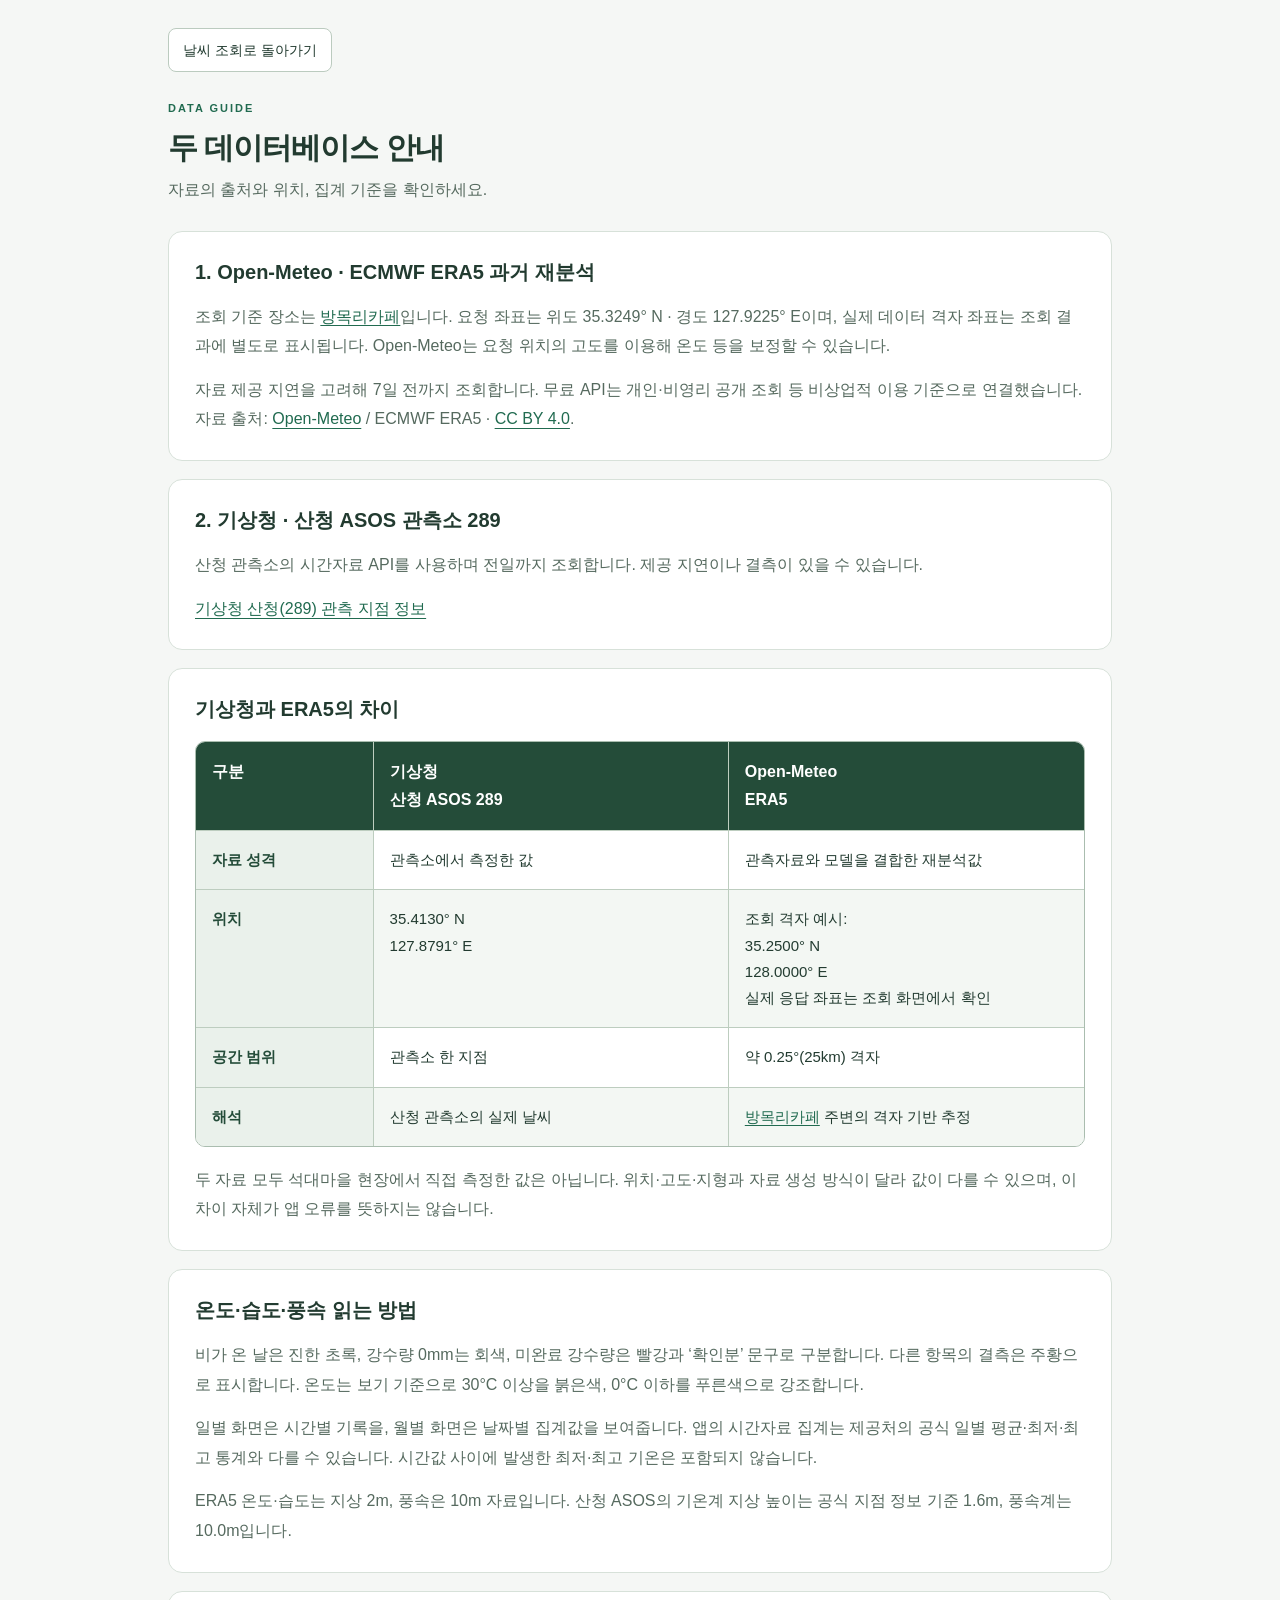
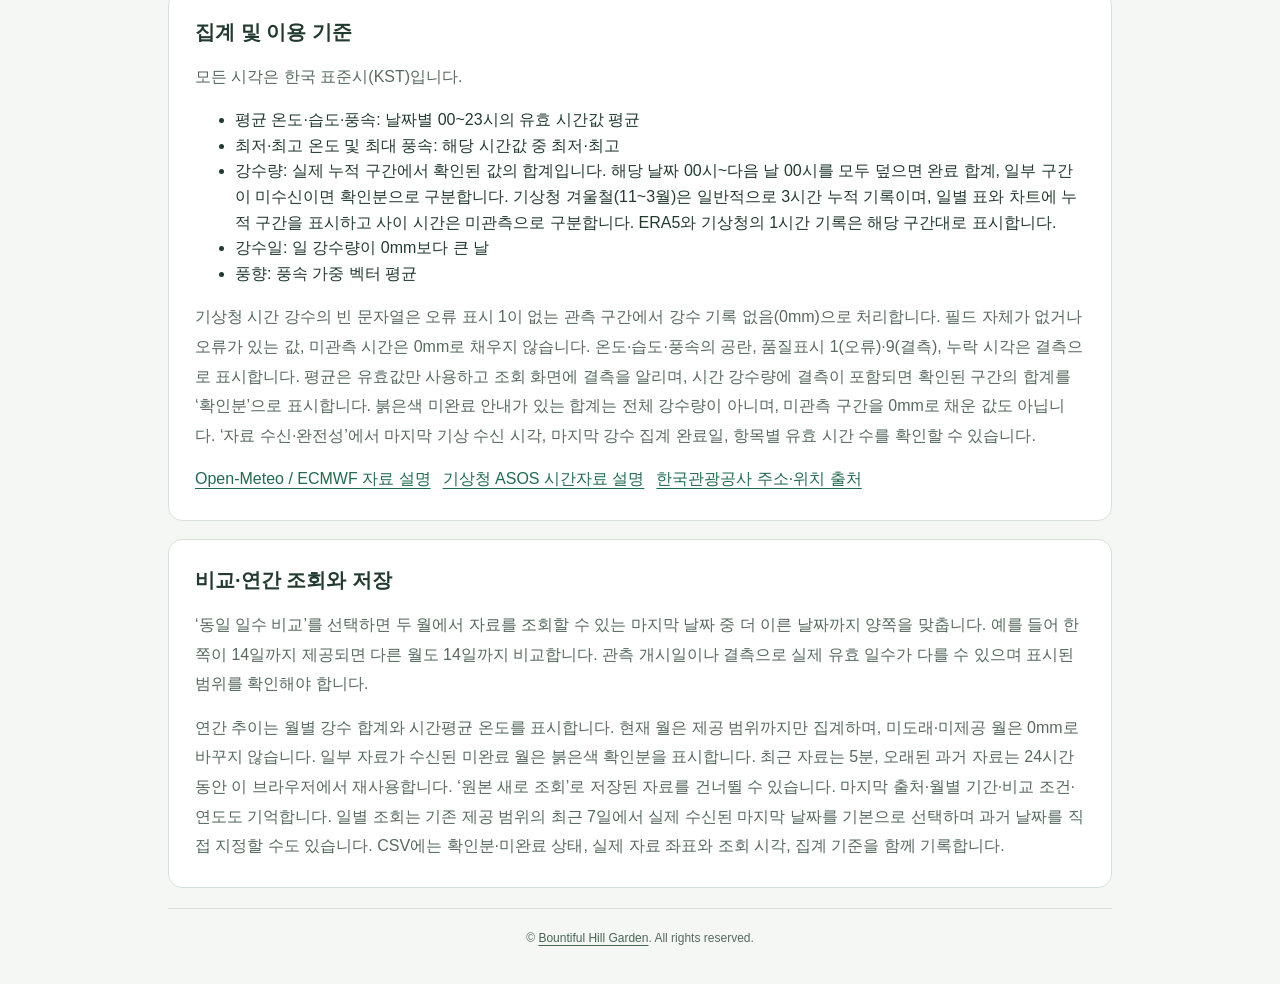
==== data-guide.html @ 500d461e "Default to latest received day and label partial rain totals" ====
<!doctype html><html lang="ko"><head><meta charset="utf-8"><meta name="viewport" content="width=device-width,initial-scale=1"><title>두 데이터베이스 안내 · 석대마을 날씨 기록</title><meta name="description" content="산청군 단성면 방목리의 과거 날씨를 일별·월별로 조회하세요."><link rel="stylesheet" href="./design.css?v=20261019-rain-partial"><link rel="icon" href="./favicon.ico?v=20261015-stone" sizes="any"><link rel="icon" type="image/svg+xml" href="./favicon.svg?v=20261015-stone"><link rel="apple-touch-icon" sizes="180x180" href="./apple-touch-icon.png?v=20261015-stone"></head><body><main class="shell guide-shell"><a class="outline" href="./index.html">날씨 조회로 돌아가기</a><header class="guide-header"><div class="eyebrow">DATA GUIDE</div><h1>두 데이터베이스 안내</h1><p>자료의 출처와 위치, 집계 기준을 확인하세요.</p></header>
<section class="guide-section"><h2>1. Open-Meteo · ECMWF ERA5 과거 재분석</h2><p>조회 기준 장소는 <a class="place-link" href="https://map.kakao.com/link/map/%EB%B0%A9%EB%AA%A9%EB%A6%AC%EC%B9%B4%ED%8E%98,35.3249,127.9225" target="_blank" rel="noopener noreferrer" aria-label="방목리카페 지도 보기 (새 창)">방목리카페</a>입니다. 요청 좌표는 위도 35.3249° N · 경도 127.9225° E이며, 실제 데이터 격자 좌표는 조회 결과에 별도로 표시됩니다. Open-Meteo는 요청 위치의 고도를 이용해 온도 등을 보정할 수 있습니다.</p><p>자료 제공 지연을 고려해 7일 전까지 조회합니다. 무료 API는 개인·비영리 공개 조회 등 비상업적 이용 기준으로 연결했습니다. 자료 출처: <a href="https://open-meteo.com/" target="_blank" rel="noopener">Open-Meteo</a> / ECMWF ERA5 · <a href="https://creativecommons.org/licenses/by/4.0/" target="_blank" rel="noopener">CC BY 4.0</a>.</p></section>
<section class="guide-section"><h2>2. 기상청 · 산청 ASOS 관측소 289</h2><p>산청 관측소의 시간자료 API를 사용하며 전일까지 조회합니다. 제공 지연이나 결측이 있을 수 있습니다.</p><p><a href="https://minwon.kma.go.kr/main/obvStn.do?searchFlag=DB001001&amp;searchStn=%EC%82%B0%EC%B2%AD" target="_blank" rel="noopener">기상청 산청(289) 관측 지점 정보</a></p></section>
<section class="guide-section"><h2>기상청과 ERA5의 차이</h2><div class="db-comparison"><table><caption class="sr-only">기상청 산청 관측자료와 ERA5 재분석자료 비교</caption><thead><tr><th scope="col">구분</th><th scope="col">기상청<br>산청 ASOS 289</th><th scope="col">Open-Meteo<br>ERA5</th></tr></thead><tbody><tr><th scope="row">자료 성격</th><td>관측소에서 측정한 값</td><td>관측자료와 모델을 결합한 재분석값</td></tr><tr><th scope="row">위치</th><td>35.4130° N<br>127.8791° E</td><td>조회 격자 예시:<br>35.2500° N<br>128.0000° E<br>실제 응답 좌표는 조회 화면에서 확인</td></tr><tr><th scope="row">공간 범위</th><td>관측소 한 지점</td><td>약 0.25°(25km) 격자</td></tr><tr><th scope="row">해석</th><td>산청 관측소의 실제 날씨</td><td><a class="place-link" href="https://map.kakao.com/link/map/%EB%B0%A9%EB%AA%A9%EB%A6%AC%EC%B9%B4%ED%8E%98,35.3249,127.9225" target="_blank" rel="noopener noreferrer" aria-label="방목리카페 지도 보기 (새 창)">방목리카페</a> 주변의 격자 기반 추정</td></tr></tbody></table></div><p>두 자료 모두 석대마을 현장에서 직접 측정한 값은 아닙니다. 위치·고도·지형과 자료 생성 방식이 달라 값이 다를 수 있으며, 이 차이 자체가 앱 오류를 뜻하지는 않습니다.</p></section>
<section class="guide-section"><h2>온도·습도·풍속 읽는 방법</h2><p>비가 온 날은 진한 초록, 강수량 0mm는 회색, 미완료 강수량은 빨강과 ‘확인분’ 문구로 구분합니다. 다른 항목의 결측은 주황으로 표시합니다. 온도는 보기 기준으로 30°C 이상을 붉은색, 0°C 이하를 푸른색으로 강조합니다.</p><p>일별 화면은 시간별 기록을, 월별 화면은 날짜별 집계값을 보여줍니다. 앱의 시간자료 집계는 제공처의 공식 일별 평균·최저·최고 통계와 다를 수 있습니다. 시간값 사이에 발생한 최저·최고 기온은 포함되지 않습니다.</p><p>ERA5 온도·습도는 지상 2m, 풍속은 10m 자료입니다. 산청 ASOS의 기온계 지상 높이는 공식 지점 정보 기준 1.6m, 풍속계는 10.0m입니다.</p></section>
<section class="guide-section"><h2>집계 및 이용 기준</h2><p>모든 시각은 한국 표준시(KST)입니다.</p><ul><li>평균 온도·습도·풍속: 날짜별 00~23시의 유효 시간값 평균</li><li>최저·최고 온도 및 최대 풍속: 해당 시간값 중 최저·최고</li><li>강수량: 실제 누적 구간에서 확인된 값의 합계입니다. 해당 날짜 00시~다음 날 00시를 모두 덮으면 완료 합계, 일부 구간이 미수신이면 확인분으로 구분합니다. 기상청 겨울철(11~3월)은 일반적으로 3시간 누적 기록이며, 일별 표와 차트에 누적 구간을 표시하고 사이 시간은 미관측으로 구분합니다. ERA5와 기상청의 1시간 기록은 해당 구간대로 표시합니다.</li><li>강수일: 일 강수량이 0mm보다 큰 날</li><li>풍향: 풍속 가중 벡터 평균</li></ul><p>기상청 시간 강수의 빈 문자열은 오류 표시 1이 없는 관측 구간에서 강수 기록 없음(0mm)으로 처리합니다. 필드 자체가 없거나 오류가 있는 값, 미관측 시간은 0mm로 채우지 않습니다. 온도·습도·풍속의 공란, 품질표시 1(오류)·9(결측), 누락 시각은 결측으로 표시합니다. 평균은 유효값만 사용하고 조회 화면에 결측을 알리며, 시간 강수량에 결측이 포함되면 확인된 구간의 합계를 ‘확인분’으로 표시합니다. 붉은색 미완료 안내가 있는 합계는 전체 강수량이 아니며, 미관측 구간을 0mm로 채운 값도 아닙니다. ‘자료 수신·완전성’에서 마지막 기상 수신 시각, 마지막 강수 집계 완료일, 항목별 유효 시간 수를 확인할 수 있습니다.</p><p class="reference"><a href="https://open-meteo.com/en/docs/historical-weather-api" target="_blank" rel="noopener">Open-Meteo / ECMWF 자료 설명</a><a href="https://www.data.go.kr/data/15057210/openapi.do" target="_blank" rel="noopener">기상청 ASOS 시간자료 설명</a><a href="https://korean.visitkorea.or.kr/detail/ms_detail.do?cotid=a7427859-0ffd-41d9-b59a-51870dbc0fd1" target="_blank" rel="noopener">한국관광공사 주소·위치 출처</a></p></section><section class="guide-section"><h2>비교·연간 조회와 저장</h2><p>‘동일 일수 비교’를 선택하면 두 월에서 자료를 조회할 수 있는 마지막 날짜 중 더 이른 날짜까지 양쪽을 맞춥니다. 예를 들어 한쪽이 14일까지 제공되면 다른 월도 14일까지 비교합니다. 관측 개시일이나 결측으로 실제 유효 일수가 다를 수 있으며 표시된 범위를 확인해야 합니다.</p><p>연간 추이는 월별 강수 합계와 시간평균 온도를 표시합니다. 현재 월은 제공 범위까지만 집계하며, 미도래·미제공 월은 0mm로 바꾸지 않습니다. 일부 자료가 수신된 미완료 월은 붉은색 확인분을 표시합니다. 최근 자료는 5분, 오래된 과거 자료는 24시간 동안 이 브라우저에서 재사용합니다. ‘원본 새로 조회’로 저장된 자료를 건너뛸 수 있습니다. 마지막 출처·월별 기간·비교 조건·연도도 기억합니다. 일별 조회는 기존 제공 범위의 최근 7일에서 실제 수신된 마지막 날짜를 기본으로 선택하며 과거 날짜를 직접 지정할 수도 있습니다. CSV에는 확인분·미완료 상태, 실제 자료 좌표와 조회 시각, 집계 기준을 함께 기록합니다.</p></section><div class="copyright">© <a href="mailto:voidid@naver.com">Bountiful Hill Garden</a>. All rights reserved.</div></main></body></html>
---- design.css ----
:root{--green:#216b50;--ink:#223b30;--muted:#566a5f;--line:#d7e1d9;--soft:#f0f5f0}*{box-sizing:border-box}body{margin:0;background:#f5f7f5;color:var(--ink);font-family:Arial,'Apple SD Gothic Neo','Malgun Gothic',sans-serif;font-size:16px;line-height:1.6}button,input,select{font:inherit}button{cursor:pointer}button:disabled{cursor:default;opacity:.5}a{color:var(--green);text-underline-offset:4px}button:focus-visible,a:focus-visible,input:focus-visible,select:focus-visible,summary:focus-visible{outline:3px solid #77b798;outline-offset:3px}.layout{display:block}.shell{max-width:1180px;padding:28px;margin:auto}.top{border-bottom:1px solid var(--line);padding-bottom:16px;font-size:13px;color:var(--muted)}.hero{display:flex;justify-content:space-between;gap:24px;align-items:center;padding:30px 0}.eyebrow{font-size:11px;letter-spacing:2px;font-weight:700;color:var(--green)}h1{font-size:32px;line-height:1.3;letter-spacing:-1px;margin:10px 0}h2{font-size:21px;line-height:1.4;margin:0}h3{font-size:19px;margin:0 0 14px;line-height:1.4}p{margin:0;color:var(--muted)}.hero p{font-size:15px}.location{padding:16px 20px;background:var(--soft);border:1px solid var(--line);border-radius:12px;font-size:14px;max-width:360px}.location strong{display:block;margin-bottom:5px}.panel{background:#fff;border:1px solid var(--line);border-radius:14px}.database-panel{padding:20px;margin-bottom:24px}label{display:block;font-size:14px;font-weight:700;margin-bottom:8px}select,input{color:var(--ink);background:#fff;border:1px solid #bbcbbf;border-radius:8px;padding:11px 12px;min-height:46px;max-width:100%}.database-panel select{width:100%}.database-explanation{margin-top:12px;font-size:14px;color:var(--muted)}summary{cursor:pointer;color:var(--green);font-weight:600;padding:4px 0}.database-explanation p{margin-top:8px;line-height:1.8}.section-head{display:flex;align-items:center;justify-content:space-between;gap:12px;margin:24px 0 14px;flex-wrap:wrap}.section-head>div{min-width:0}.sub{font-size:14px;color:var(--muted);line-height:1.7}.filters{display:grid;grid-template-columns:1fr 1.4fr auto;gap:20px;padding:20px;align-items:end}.filters>div{min-width:0}.filters .hint{display:none}.filters input{width:100%}.seg{display:flex;padding:4px;background:#edf2ed;border-radius:10px}.seg button{flex:1;border:0;border-radius:7px;background:transparent;padding:10px 14px;color:var(--muted);min-height:44px}.seg button.active{background:white;color:var(--green);font-weight:700;box-shadow:0 1px 4px #173c3014}.primary{border:1px solid var(--green);background:var(--green);color:white;padding:12px 22px;min-height:48px;border-radius:9px;font-weight:700}.primary:hover:not(:disabled){background:#19543e}.outline{background:white;border:1px solid #bbcbbf;color:var(--ink);border-radius:8px;padding:10px 14px;min-height:44px;text-decoration:none;display:inline-block;font-size:14px}.status{font-size:14px;color:var(--muted);line-height:1.7;margin:12px 0 24px;min-height:24px}.status.error{color:#a03625}.date-with-weekday{display:flex;align-items:center;gap:8px;min-width:0}.date-with-weekday input{flex:1;min-width:0}.weekday{padding:11px 10px;background:var(--soft);border-radius:8px;font-size:14px;white-space:nowrap;color:var(--green);font-weight:700}[hidden]{display:none!important}.coordinate-panel{display:grid;grid-template-columns:1fr 1fr;gap:20px;padding:18px 20px;margin-bottom:16px;background:#eaf2ec;border:1px solid var(--line);border-radius:12px}.coordinate-panel strong{display:block;font-size:14px;margin-bottom:5px}.coordinate-panel span{font-size:15px;line-height:1.8}.cards{display:grid;grid-template-columns:repeat(4,minmax(0,1fr));gap:14px}.card{padding:20px}.card .symbol{display:none}.card small{font-size:15px;color:var(--muted)}.number{font-size:36px;line-height:1.25;font-weight:700;letter-spacing:-1px;margin:14px 0 10px;font-variant-numeric:tabular-nums}.number span{font-size:16px;font-weight:400;margin-left:5px;color:var(--muted);letter-spacing:0}.detail{font-size:13px;color:var(--muted);line-height:1.7;overflow-wrap:anywhere}.chart-panel,.table-panel,.compare-box{padding:22px;margin-top:20px}.chart-top{display:flex;justify-content:space-between;align-items:center;gap:16px;flex-wrap:wrap}.metric{display:flex;gap:5px;flex-wrap:wrap}.metric button{padding:9px 14px;min-height:42px;background:#f0f4f0;border:1px solid transparent;border-radius:7px;color:var(--muted);font-size:14px}.metric button.active{background:#e4eee6;border-color:#b7cdbb;color:#19543e;font-weight:700}.chart{height:230px;margin-top:22px}.chart svg,.compare-chart svg{width:100%;height:100%;display:block;overflow:visible}.empty{display:grid;place-items:center;height:100%;text-align:center;color:var(--muted);font-size:14px}.table-wrap{overflow:auto;max-width:100%;max-height:420px;margin-top:18px;border:1px solid var(--line);border-radius:9px;overscroll-behavior-x:contain}table{border-collapse:separate;border-spacing:0;width:100%;font-size:15px;white-space:nowrap;font-variant-numeric:tabular-nums}th,td{padding:14px 16px;text-align:right;border-bottom:1px solid var(--line)}th{background:#eaf1eb;color:#354f40;font-size:14px;font-weight:700;position:sticky;top:0;z-index:2}th:first-child,td:first-child{text-align:left}tbody tr:last-child td{border-bottom:0}tbody tr:nth-child(even) td{background:#f7f9f7}td.rain{color:#1b6247;font-weight:700}tbody tr:hover td{background:#eef4ef}.record-cards{display:none}.compare-box{margin-bottom:24px}.compare-form{display:grid;grid-template-columns:1fr 1fr auto;align-items:end;gap:18px;margin:20px 0}.compare-form>div{min-width:0}.compare-form input{width:100%}.compare-results{display:grid;grid-template-columns:repeat(3,minmax(0,1fr));gap:14px}.compare-card{padding:18px;background:var(--soft);border:1px solid var(--line);border-radius:10px;font-size:15px;line-height:1.8}.compare-card small{display:block;color:var(--muted);font-size:13px}.compare-card strong{display:block;font-size:30px;color:var(--ink);margin:8px 0;font-variant-numeric:tabular-nums}.compare-legend{display:flex;gap:18px;flex-wrap:wrap;margin-top:22px;font-size:14px}.compare-chart{height:230px;margin-top:14px}.guide-link{text-align:center;margin:26px 0 18px}.guide-link a{display:inline-block;padding:10px;font-size:15px;font-weight:600}.copyright{text-align:center;padding:20px 0 8px;margin-top:20px;border-top:1px solid var(--line);font-size:12px;color:var(--muted)}
/* A dedicated document layout keeps the comparison readable. */
.guide-shell{max-width:1000px}.guide-header{margin:28px 0}.guide-header h1{font-size:30px}.guide-header p{max-width:720px}.guide-section{padding:26px;background:#fff;border:1px solid var(--line);border-radius:14px;margin-bottom:18px}.guide-section p+p{margin-top:14px}.guide-section p{line-height:1.85;font-size:16px}.db-comparison{border:1px solid #aabdaf;border-radius:10px;overflow:hidden;margin:18px 0}.db-comparison table{table-layout:fixed;white-space:normal;font-size:15px}.db-comparison th,.db-comparison td{position:static;text-align:left;vertical-align:top;padding:16px;border-right:1px solid #bdcdbf;border-bottom:1px solid #bdcdbf;line-height:1.75;overflow-wrap:anywhere}.db-comparison thead th{background:#244c39;color:white;font-size:16px}.db-comparison th:first-child{width:20%}.db-comparison tr>*:last-child{border-right:0}.db-comparison tbody th{background:#eaf1eb;color:#244c39;font-weight:700;font-size:15px}.db-comparison tbody tr:last-child>*{border-bottom:0}.db-comparison tbody tr:nth-child(even) td{background:#f3f7f3}.guide-note{padding:14px 16px;background:var(--soft);border-radius:8px}.reference{font-size:14px;line-height:2}.reference a{display:inline-block;margin-right:12px}.sr-only{position:absolute;width:1px;height:1px;padding:0;margin:-1px;overflow:hidden;clip:rect(0,0,0,0);white-space:nowrap;border:0}
@media(max-width:900px){.location{display:none}.cards{grid-template-columns:repeat(2,minmax(0,1fr))}.filters{grid-template-columns:1fr 1fr}.filters .primary{grid-column:1/-1}.compare-form{grid-template-columns:1fr 1fr}.compare-form button{grid-column:1/-1}}
@media(max-width:700px){body{font-size:15px}.shell{padding:20px 16px}.top{font-size:12px}.hero{padding:24px 0}.hero h1{font-size:28px}.hero p{font-size:15px;line-height:1.75}.section-head{margin:22px 0 12px}h2{font-size:19px}.database-panel,.filters{padding:16px}.database-panel{margin-bottom:20px}.filters{grid-template-columns:1fr;gap:16px}.filters .primary{grid-column:auto}.database-panel select{font-size:16px}.status{font-size:14px;margin-bottom:20px}.coordinate-panel{grid-template-columns:1fr;gap:14px;padding:16px}.coordinate-panel strong{font-size:14px}.coordinate-panel span{font-size:15px}.cards{gap:10px}.card{padding:16px}.card small{font-size:14px}.number{font-size:32px;margin:12px 0 8px}.number span{font-size:14px}.detail{font-size:13px}.chart-panel,.table-panel,.compare-box{padding:16px;margin-top:18px}.metric{display:grid;grid-template-columns:repeat(4,minmax(0,1fr));width:100%;gap:6px}.metric button{padding:9px 4px;font-size:14px;min-height:44px}.chart,.compare-chart{height:210px}.chart-top{align-items:flex-start}.sub{font-size:14px}.table-wrap{max-height:380px}.table-wrap table{min-width:780px}.compare-box .table-wrap table{min-width:450px}th,td{padding:13px 14px}.table-wrap th:first-child,.table-wrap td:first-child{position:sticky;left:0;background:#fff;z-index:1}.table-wrap th:first-child{background:#eaf1eb;z-index:3}.compare-form{grid-template-columns:1fr;gap:14px}.compare-form button{grid-column:auto}.compare-results{grid-template-columns:1fr;gap:10px}.compare-card{padding:16px}.compare-card strong{font-size:29px}.copyright{font-size:12px}.guide-header h1{font-size:27px}.guide-header{margin:24px 0}.guide-section{padding:18px 16px}.guide-section h3{font-size:19px}.guide-section p{font-size:15px;line-height:1.85}.db-comparison{margin:16px -4px}.db-comparison th:first-child{width:19%}.db-comparison th,.db-comparison td{padding:12px 8px;font-size:14px;line-height:1.75}.db-comparison thead th{font-size:14px}.db-comparison tbody th{font-size:14px}.reference a{margin-bottom:6px}.guide-note{padding:12px}.outline{font-size:14px}}
@media(max-width:360px){.shell{padding:16px 12px}.card{padding:13px}.number{font-size:28px}.number span{font-size:13px}.weekday{padding:11px 7px}.db-comparison th,.db-comparison td{padding:10px 6px;font-size:13px}}

.guide-section h2{font-size:20px;margin-bottom:16px}@media(max-width:700px){.guide-section h2{font-size:19px}}
.db-comparison tbody th{word-break:keep-all;overflow-wrap:normal}@media(max-width:700px){.db-comparison th:first-child{width:22%}}
/* Separate tasks and keep query controls within one desktop row. */
.view-tabs{display:flex;gap:6px;border-bottom:1px solid var(--line);margin-bottom:20px}.view-tabs button{border:0;background:transparent;color:var(--muted);font-weight:700;font-size:16px;padding:12px 24px;min-height:48px;border-bottom:3px solid transparent}.view-tabs button[aria-selected="true"]{color:var(--green);border-bottom-color:var(--green)}.query-controls{display:grid;grid-template-columns:minmax(250px,1.3fr) minmax(0,3fr);gap:18px;align-items:start;background:white;border:1px solid var(--line);border-radius:12px;padding:18px}.query-controls .database-panel{border:0;padding:0;margin:0;background:transparent}.query-controls .filters,.query-controls .compare-form{border:0;background:transparent;padding:0;margin:0;gap:16px;grid-template-columns:minmax(130px,1fr) minmax(170px,1.3fr) auto}.query-controls .compare-form{grid-template-columns:1fr 1fr auto}.database-explanation{font-size:13px;margin-top:8px}.coordinate-disclosure{margin:0 0 16px;border:1px solid var(--line);background:#edf3ee;border-radius:10px;padding:10px 16px}.coordinate-disclosure>summary{font-size:14px}.coordinate-disclosure .coordinate-panel{border:0;padding:8px 0 0;background:none;margin:0}.record-disclosure>summary{font-size:19px;color:var(--ink);padding:0;font-weight:700}.disclosure-content{margin-top:12px}.hero{padding:22px 0}.query-heading{margin-top:16px}.compact-controls{display:flex;justify-content:space-between;align-items:center;gap:12px;border:1px solid var(--line);border-radius:10px;background:white;padding:12px 14px}.compact-controls p{font-size:14px;line-height:1.7}.compact-controls button{flex-shrink:0}.rain-summary{width:100%;min-width:0!important;table-layout:fixed;white-space:normal}.rain-summary th,.rain-summary td{text-align:center;padding:12px 10px;font-size:15px;position:static!important}.rain-summary th:first-child,.rain-summary td:first-child{text-align:left}.rain-summary td strong{font-size:22px;font-weight:700}.rain-summary .stat-label{color:var(--muted)}.compare-results{display:block}.compare-summary-wrap{overflow:auto;border:1px solid var(--line);border-radius:10px}.compare-change{margin-top:12px;font-size:15px;background:var(--soft);border-radius:8px;padding:10px 14px}.compare-meta{margin-top:10px;font-size:13px;color:var(--muted);line-height:1.7}.comparison>.section-head{margin:0}.compare-box{margin-top:0}.table-panel{max-height:none}#comparison .compare-chart{height:220px}
@media(min-width:701px) and (max-width:1000px){.query-controls{grid-template-columns:1fr}.query-controls .filters,.query-controls .compare-form{grid-template-columns:1fr 1fr auto}.query-controls .filters .primary,.query-controls .compare-form button{grid-column:auto}}
@media(max-width:700px){.hero{padding:16px 0}.hero .eyebrow{display:none}.hero h1{margin:4px 0 8px}.hero p{font-size:14px}.view-tabs{position:sticky;top:0;background:#f5f7f5;z-index:5;margin-bottom:16px}.view-tabs button{flex:1;padding:11px 12px}.query-controls{grid-template-columns:1fr;padding:16px;gap:14px}.query-controls .filters{grid-template-columns:1fr 1fr;gap:12px}.query-controls .filters .primary{grid-column:1/-1}.query-controls .compare-form{grid-template-columns:1fr 1fr;gap:12px}.query-controls .compare-form button{grid-column:1/-1}.query-controls .seg button{padding:10px 8px;font-size:15px}.query-controls .weekday{font-size:12px;padding:10px 5px}.query-controls .date-with-weekday{flex-wrap:wrap}.query-controls .weekday{padding:0;background:none}.record-disclosure>summary{font-size:18px;min-height:28px}.coordinate-disclosure{padding:9px 14px}.cards .detail{font-size:13px}.card{padding:14px}.number{font-size:30px}.rain-summary th,.rain-summary td{font-size:13px;padding:10px 6px}.rain-summary td strong{font-size:20px}.rain-summary th:first-child{width:24%}.compare-change{font-size:14px;padding:10px 12px}.compare-meta{font-size:13px}.compare-box .section-head .sub{font-size:13px}.compare-box .table-wrap{max-height:320px}.compact-controls{align-items:flex-start}#comparison .compare-chart{height:195px}}
/* Data quality, observed precipitation intervals and yearly exploration. */
.same-days{grid-column:1/-1;display:flex;align-items:center;gap:8px;margin:0;font-size:14px;color:var(--green)}.same-days input{width:18px!important;height:18px;min-height:0;margin:0;accent-color:var(--green)}.year-form{display:grid;grid-template-columns:minmax(120px,1fr) auto;gap:16px;align-items:end}.year-form input{width:100%;max-width:260px}.quality-disclosure{margin-bottom:12px;border:1px solid var(--line);border-radius:10px;background:white;padding:10px 14px}.quality-disclosure summary{font-size:14px}.quality-report{margin:8px 0 12px}.quality-report p{font-size:14px;line-height:1.8;margin-top:5px}.rain-window{display:block;font-size:12px;color:var(--muted);font-weight:400;line-height:1.6;margin-top:3px}.retry-row{margin:0 0 16px}.retry-row:has(>button:not([hidden])){display:block}.retry-row:has(>button[hidden]):not(:has(>button:not([hidden]))){display:none}.year-box{padding:22px}.year-box .section-head{margin:0 0 16px}.year-box .table-wrap{max-height:440px}.year-box td:last-child{white-space:normal;min-width:240px}.year-box .metric{margin-bottom:14px}.year-box #yearQuality{margin-top:10px}.year-box table{min-width:680px}.year-box .chart{height:230px}#coverage{font-size:13px;line-height:1.8;max-width:760px}.compare-meta{line-height:1.8}.view-tabs button{padding-left:20px;padding-right:20px}
@media(max-width:700px){.view-tabs button{font-size:14px;padding:11px 6px}.year-form{grid-template-columns:1fr auto}.year-form input{max-width:none}.year-box{padding:16px}.year-box .section-head{align-items:flex-start}.quality-report p{font-size:13px}.quality-disclosure{padding:9px 14px}.quality-disclosure summary{font-size:14px}.rain-window{font-size:12px}.table-wrap table{min-width:740px}.year-box .table-wrap table{min-width:630px}.year-box .chart{height:210px}.same-days{font-size:13px}#coverage{font-size:13px}.compare-summary-wrap .rain-summary{min-width:0!important}}
/* Precipitation is primary; zero and unobserved values stay readable. */
.prominent-tabs{border:1px solid #c4d3c8;background:#e8efe9;padding:5px;border-radius:12px;gap:6px}.prominent-tabs button{flex:1;border:1px solid transparent;border-bottom:1px solid transparent;border-radius:8px;color:#4e6255;padding:12px 16px;background:transparent;font-weight:700}.prominent-tabs button[aria-selected="true"]{background:#216b50;color:#fff;border-color:#216b50;box-shadow:0 2px 5px #173c301a}.cards>.card:first-child{background:#edf6ee;border-color:#9cbea5}.cards>.card:first-child>small{color:#195239;font-weight:700}.cards>.card:first-child .number{font-size:40px}.rain-wet{color:#095b35!important;font-weight:800!important}.rain-zero,.unobserved{color:#767676!important;font-weight:400!important}.quality-warning{color:#8f590c!important;font-weight:700!important}.rain-day td:first-child{color:#175b3e;font-weight:700;border-left:3px solid #216b50}.temp-hot{color:#a33b28;font-weight:700}.temp-cold{color:#235f92;font-weight:700}.data-legend{margin-top:12px;font-size:13px;line-height:1.8;color:#5d6f62}.data-legend b{color:#175b3e}.rain-zero .rain-window,.unobserved .rain-window{color:#767676}.rain-summary td.rain-zero strong{font-weight:400}.quality-report p{color:#4f6356}.same-days{background:#eef5ef;padding:7px 9px;border-radius:6px}
@media(max-width:700px){.prominent-tabs{background:#e8efe9;margin-bottom:16px;padding:4px}.prominent-tabs button{font-size:14px;padding:11px 5px}.cards>.card:first-child .number{font-size:35px}.data-legend{font-size:12px}.rain-day td:first-child{border-left-width:2px}}

/* Keep wet and dry precipitation distinct on narrow screens too. */
td.rain-wet{background:#e8f4eb!important}td.rain-zero{background:#fafafa!important}.rain-zero span,.rain-zero strong{color:inherit!important;font-weight:400!important}

.copyright a{display:inline-block;color:#476553;text-decoration:underline;text-underline-offset:3px;margin-left:8px;overflow-wrap:anywhere}@media(max-width:700px){.copyright a{display:block;margin-left:0;margin-top:6px}}

.year-selector{display:grid;grid-template-columns:auto minmax(110px,1fr) auto;gap:8px;align-items:center}.year-selector select{width:100%;min-width:0;min-height:46px}.year-selector button{min-height:46px;padding:10px 14px;white-space:nowrap}.year-selector button:disabled{opacity:.45;cursor:default}@media(max-width:700px){.year-form{grid-template-columns:1fr}.year-form>.primary{width:100%}.year-selector{grid-template-columns:64px minmax(0,1fr) 64px}.year-selector button{padding:10px 6px}}

.copyright a{display:inline;margin:0}@media(max-width:700px){.copyright a{display:inline;margin:0}}

/* A year only needs a compact selector, rather than the full form width. */
.year-form{grid-template-columns:230px max-content;justify-content:start;gap:12px}.year-selector{width:230px;max-width:100%;grid-template-columns:48px minmax(0,1fr) 48px;gap:6px}.year-selector select{min-height:44px;height:44px;padding:8px 10px;font-size:16px}.year-selector button{min-height:44px;height:44px;padding:8px 4px;font-size:14px}.year-form>#yearBtn{justify-self:start}@media(max-width:700px){.year-form{grid-template-columns:1fr}.year-form>#yearBtn{justify-self:stretch}.year-selector{width:230px;grid-template-columns:48px minmax(0,1fr) 48px}}

.place-link{color:#216b50;text-decoration:underline;text-underline-offset:3px}

.rain-incomplete{color:#b02c2c!important;font-weight:700!important}.rain-incomplete .rain-window{color:#b02c2c!important}.incomplete-day td:first-child{color:#b02c2c;font-weight:700;border-left:3px solid #b02c2c}td.rain-incomplete{background:#fff0ee!important}

.cards>.card:first-child:has(.number.rain-incomplete){background:#fff4f2;border-color:#dfa6a6}
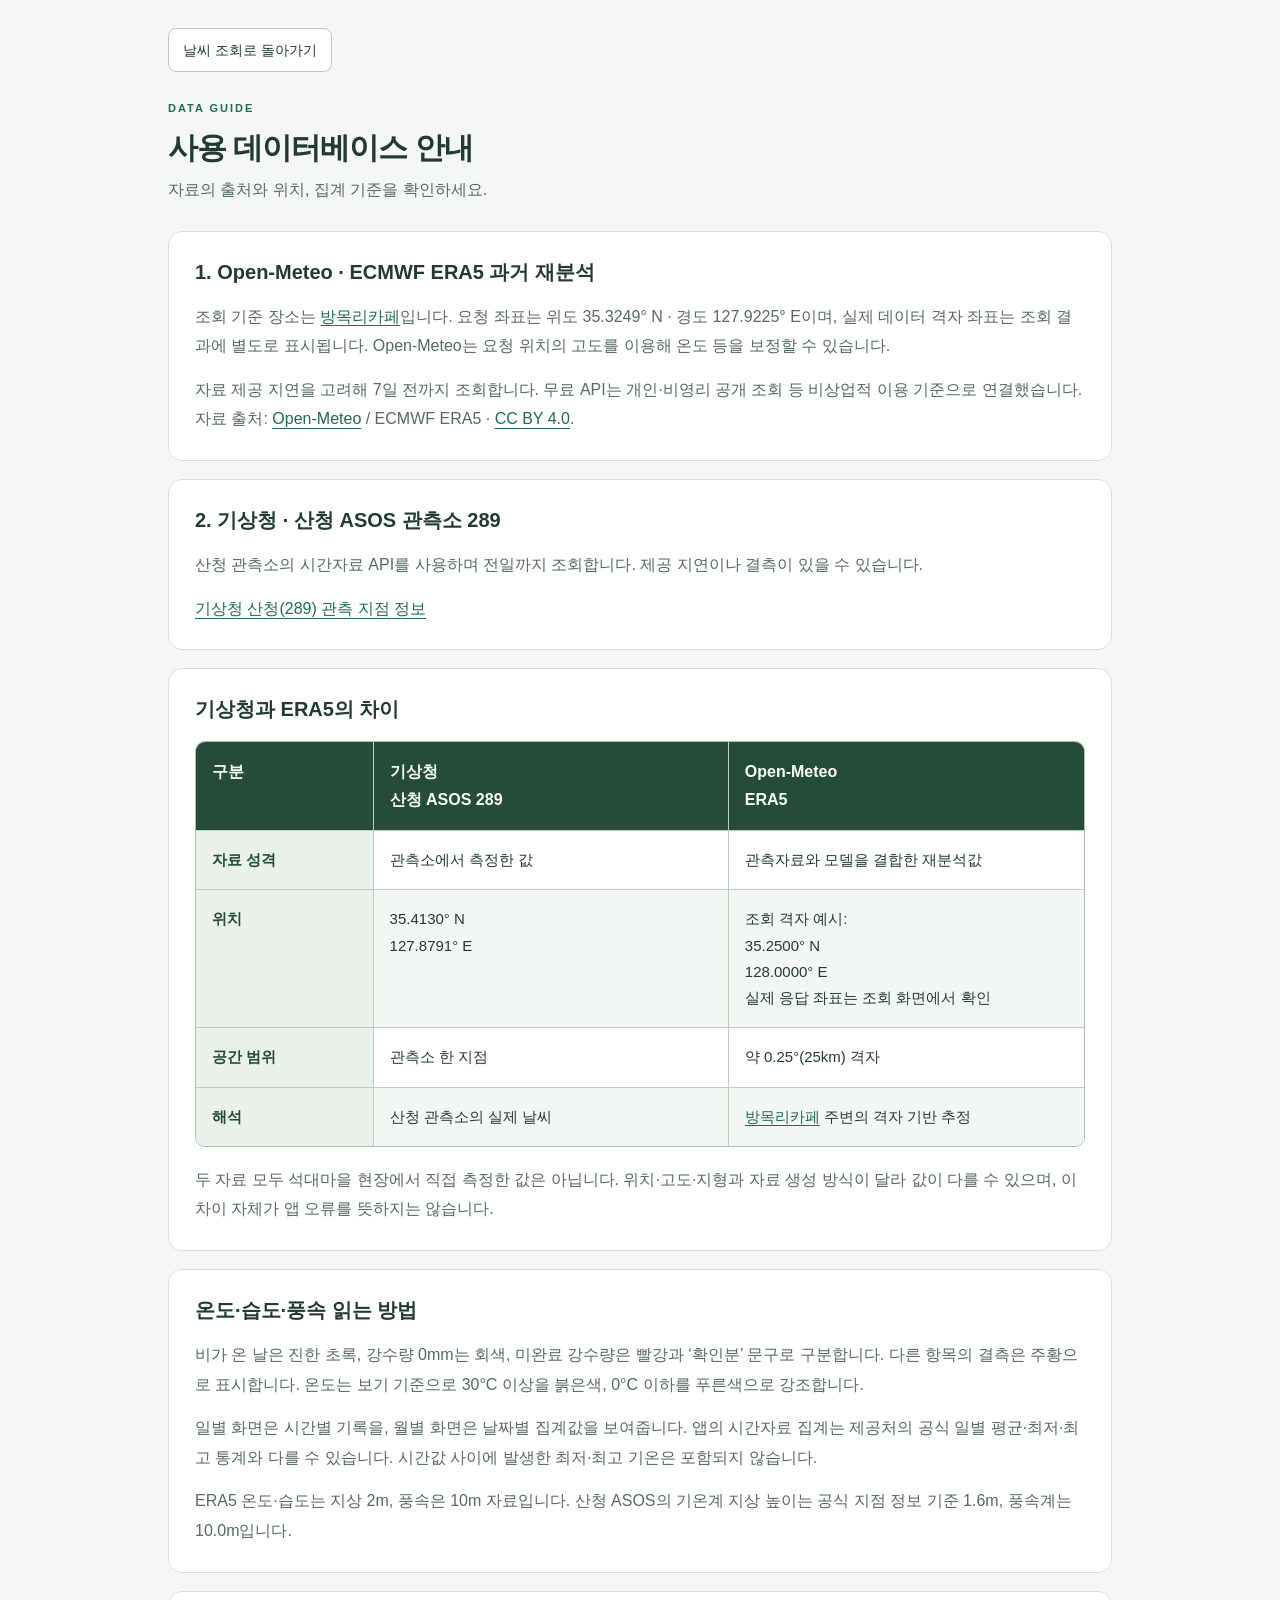
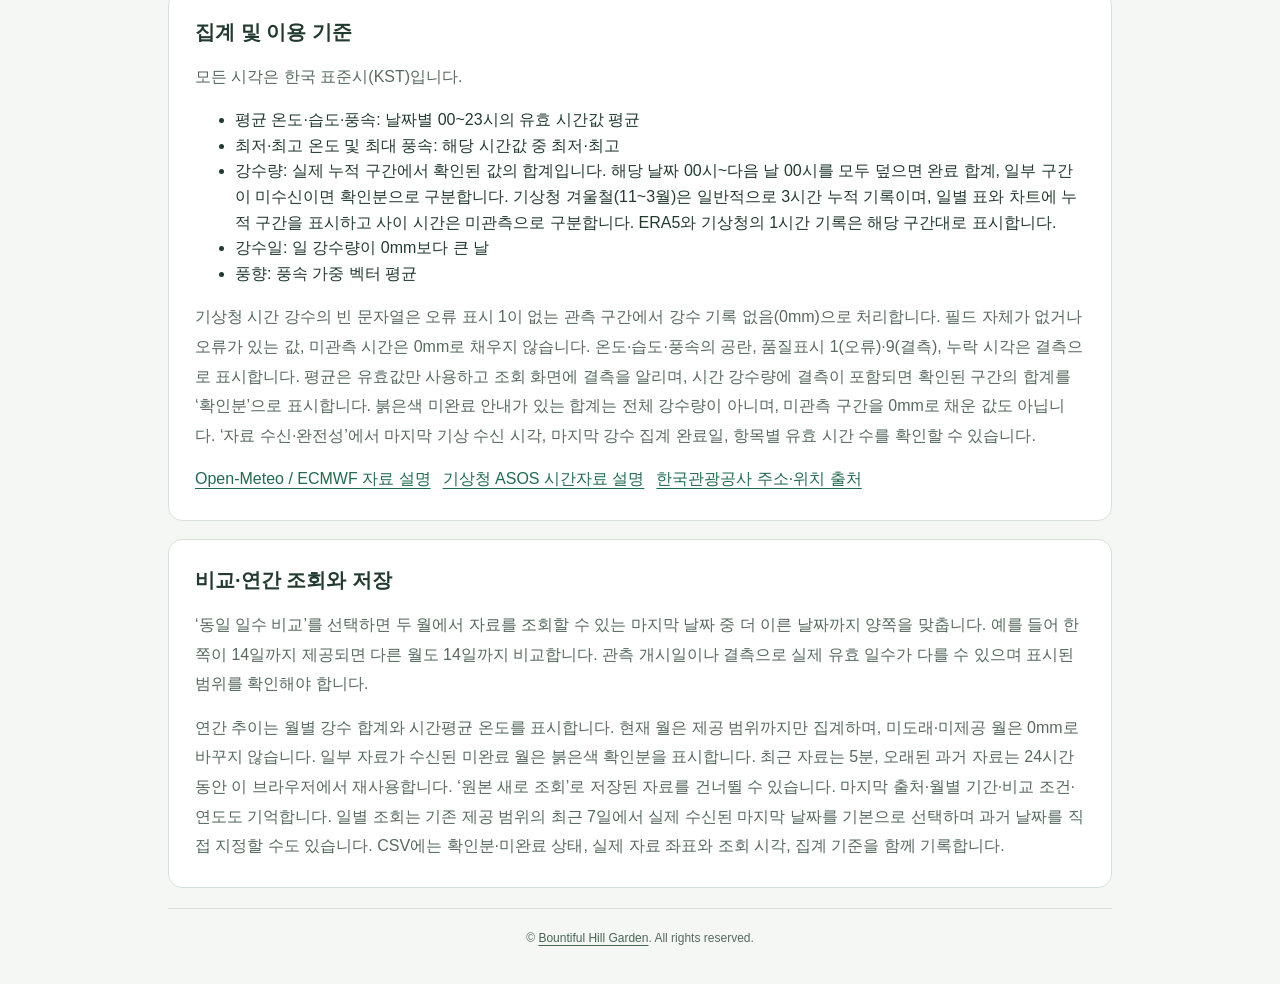
==== commit 007b7f3f: "Unify database guide page heading and browser title" ====
--- a/data-guide.html
+++ b/data-guide.html
@@ -1,4 +1,4 @@
-<!doctype html><html lang="ko"><head><meta charset="utf-8"><meta name="viewport" content="width=device-width,initial-scale=1"><title>두 데이터베이스 안내 · 석대마을 날씨 기록</title><meta name="description" content="산청군 단성면 방목리의 과거 날씨를 일별·월별로 조회하세요."><link rel="stylesheet" href="./design.css?v=20261019-rain-partial"><link rel="icon" href="./favicon.ico?v=20261015-stone" sizes="any"><link rel="icon" type="image/svg+xml" href="./favicon.svg?v=20261015-stone"><link rel="apple-touch-icon" sizes="180x180" href="./apple-touch-icon.png?v=20261015-stone"></head><body><main class="shell guide-shell"><a class="outline" href="./index.html">날씨 조회로 돌아가기</a><header class="guide-header"><div class="eyebrow">DATA GUIDE</div><h1>두 데이터베이스 안내</h1><p>자료의 출처와 위치, 집계 기준을 확인하세요.</p></header>
+<!doctype html><html lang="ko"><head><meta charset="utf-8"><meta name="viewport" content="width=device-width,initial-scale=1"><title>사용 데이터베이스 안내 · 석대마을 날씨 기록</title><meta name="description" content="산청군 단성면 방목리의 과거 날씨를 일별·월별로 조회하세요."><link rel="stylesheet" href="./design.css?v=20261019-rain-partial"><link rel="icon" href="./favicon.ico?v=20261015-stone" sizes="any"><link rel="icon" type="image/svg+xml" href="./favicon.svg?v=20261015-stone"><link rel="apple-touch-icon" sizes="180x180" href="./apple-touch-icon.png?v=20261015-stone"></head><body><main class="shell guide-shell"><a class="outline" href="./index.html">날씨 조회로 돌아가기</a><header class="guide-header"><div class="eyebrow">DATA GUIDE</div><h1>사용 데이터베이스 안내</h1><p>자료의 출처와 위치, 집계 기준을 확인하세요.</p></header>
 <section class="guide-section"><h2>1. Open-Meteo · ECMWF ERA5 과거 재분석</h2><p>조회 기준 장소는 <a class="place-link" href="https://map.kakao.com/link/map/%EB%B0%A9%EB%AA%A9%EB%A6%AC%EC%B9%B4%ED%8E%98,35.3249,127.9225" target="_blank" rel="noopener noreferrer" aria-label="방목리카페 지도 보기 (새 창)">방목리카페</a>입니다. 요청 좌표는 위도 35.3249° N · 경도 127.9225° E이며, 실제 데이터 격자 좌표는 조회 결과에 별도로 표시됩니다. Open-Meteo는 요청 위치의 고도를 이용해 온도 등을 보정할 수 있습니다.</p><p>자료 제공 지연을 고려해 7일 전까지 조회합니다. 무료 API는 개인·비영리 공개 조회 등 비상업적 이용 기준으로 연결했습니다. 자료 출처: <a href="https://open-meteo.com/" target="_blank" rel="noopener">Open-Meteo</a> / ECMWF ERA5 · <a href="https://creativecommons.org/licenses/by/4.0/" target="_blank" rel="noopener">CC BY 4.0</a>.</p></section>
 <section class="guide-section"><h2>2. 기상청 · 산청 ASOS 관측소 289</h2><p>산청 관측소의 시간자료 API를 사용하며 전일까지 조회합니다. 제공 지연이나 결측이 있을 수 있습니다.</p><p><a href="https://minwon.kma.go.kr/main/obvStn.do?searchFlag=DB001001&amp;searchStn=%EC%82%B0%EC%B2%AD" target="_blank" rel="noopener">기상청 산청(289) 관측 지점 정보</a></p></section>
 <section class="guide-section"><h2>기상청과 ERA5의 차이</h2><div class="db-comparison"><table><caption class="sr-only">기상청 산청 관측자료와 ERA5 재분석자료 비교</caption><thead><tr><th scope="col">구분</th><th scope="col">기상청<br>산청 ASOS 289</th><th scope="col">Open-Meteo<br>ERA5</th></tr></thead><tbody><tr><th scope="row">자료 성격</th><td>관측소에서 측정한 값</td><td>관측자료와 모델을 결합한 재분석값</td></tr><tr><th scope="row">위치</th><td>35.4130° N<br>127.8791° E</td><td>조회 격자 예시:<br>35.2500° N<br>128.0000° E<br>실제 응답 좌표는 조회 화면에서 확인</td></tr><tr><th scope="row">공간 범위</th><td>관측소 한 지점</td><td>약 0.25°(25km) 격자</td></tr><tr><th scope="row">해석</th><td>산청 관측소의 실제 날씨</td><td><a class="place-link" href="https://map.kakao.com/link/map/%EB%B0%A9%EB%AA%A9%EB%A6%AC%EC%B9%B4%ED%8E%98,35.3249,127.9225" target="_blank" rel="noopener noreferrer" aria-label="방목리카페 지도 보기 (새 창)">방목리카페</a> 주변의 격자 기반 추정</td></tr></tbody></table></div><p>두 자료 모두 석대마을 현장에서 직접 측정한 값은 아닙니다. 위치·고도·지형과 자료 생성 방식이 달라 값이 다를 수 있으며, 이 차이 자체가 앱 오류를 뜻하지는 않습니다.</p></section>
--- a/design.css
+++ b/design.css
@@ -35,3 +35,8 @@
 .rain-incomplete{color:#b02c2c!important;font-weight:700!important}.rain-incomplete .rain-window{color:#b02c2c!important}.incomplete-day td:first-child{color:#b02c2c;font-weight:700;border-left:3px solid #b02c2c}td.rain-incomplete{background:#fff0ee!important}
 
 .cards>.card:first-child:has(.number.rain-incomplete){background:#fff4f2;border-color:#dfa6a6}
+
+.location{flex:0 1 420px;max-width:420px;line-height:1.65}.location-note{display:block;margin-top:8px;padding-top:8px;border-top:1px solid var(--line);font-size:13px;color:var(--muted)}
+@media(max-width:900px){.hero{flex-wrap:wrap}.location{display:block;flex-basis:100%;max-width:none;padding:12px 14px}}
+
+.location-basis{margin-top:6px}.location-basis summary{font-size:13px;padding:2px 0;width:fit-content}.location-basis .location-note{margin-top:6px}.location{flex-basis:340px;max-width:340px}@media(max-width:900px){.location{flex-basis:100%;max-width:none}}
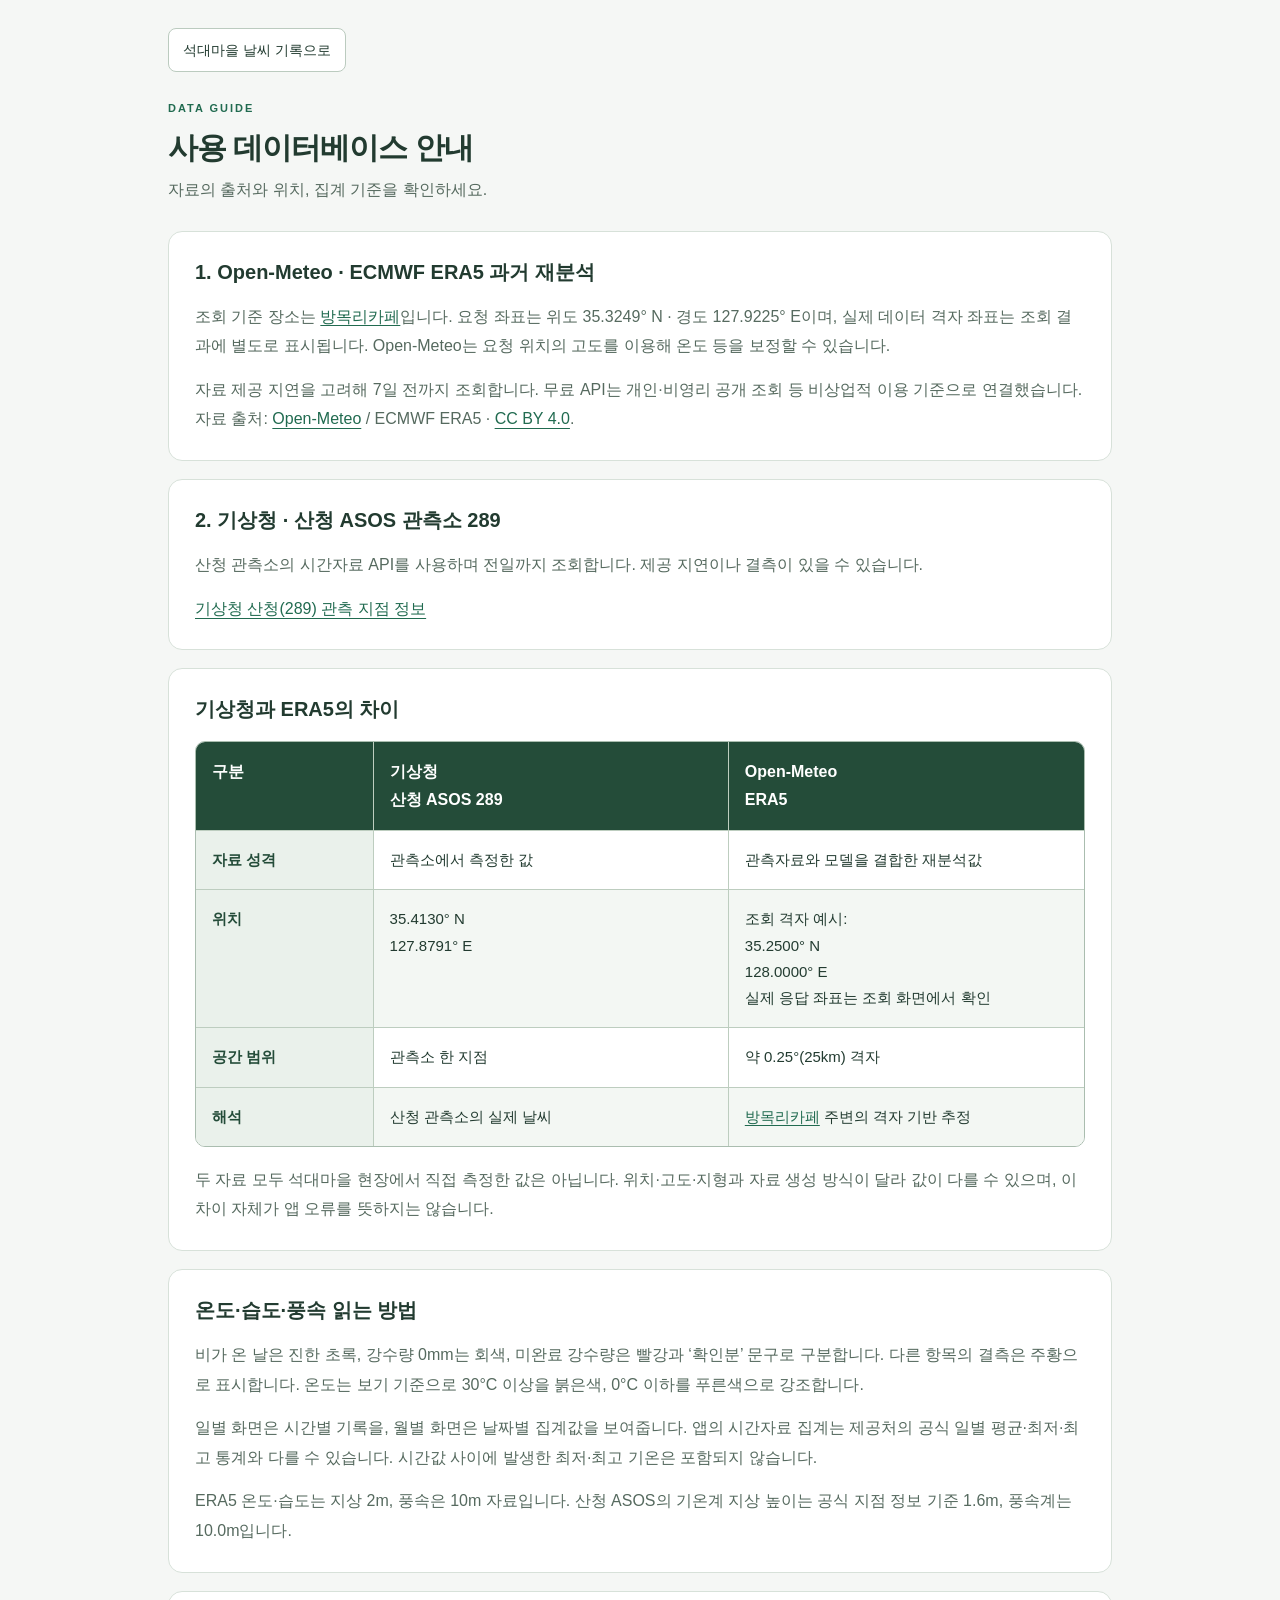
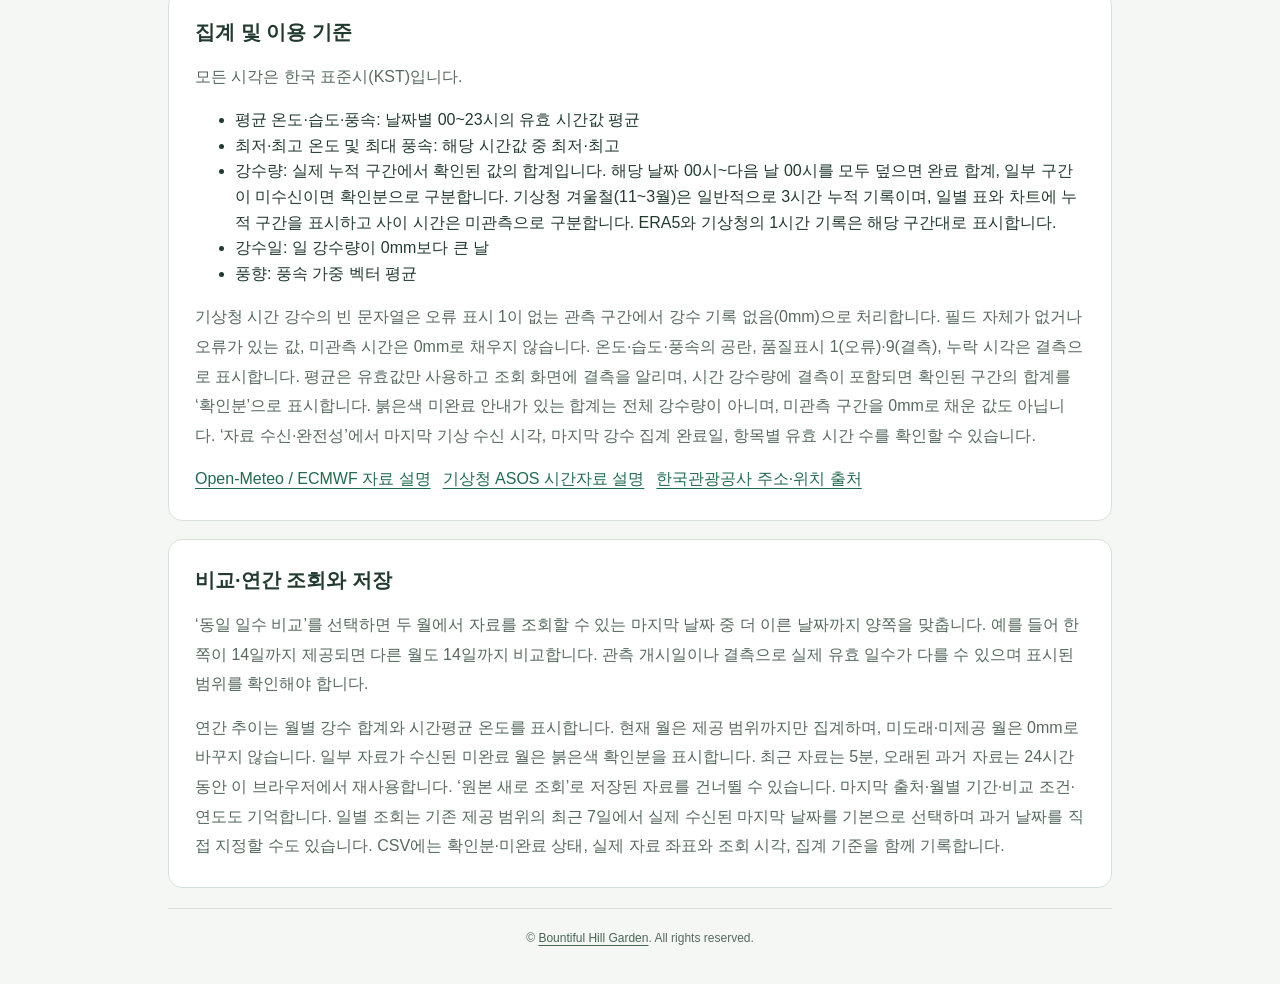
==== commit d8cd2228: "Clarify return link to StoneWeather main app" ====
--- a/data-guide.html
+++ b/data-guide.html
@@ -1,4 +1,4 @@
-<!doctype html><html lang="ko"><head><meta charset="utf-8"><meta name="viewport" content="width=device-width,initial-scale=1"><title>사용 데이터베이스 안내 · 석대마을 날씨 기록</title><meta name="description" content="산청군 단성면 방목리의 과거 날씨를 일별·월별로 조회하세요."><link rel="stylesheet" href="./design.css?v=20261019-rain-partial"><link rel="icon" href="./favicon.ico?v=20261015-stone" sizes="any"><link rel="icon" type="image/svg+xml" href="./favicon.svg?v=20261015-stone"><link rel="apple-touch-icon" sizes="180x180" href="./apple-touch-icon.png?v=20261015-stone"></head><body><main class="shell guide-shell"><a class="outline" href="./index.html">날씨 조회로 돌아가기</a><header class="guide-header"><div class="eyebrow">DATA GUIDE</div><h1>사용 데이터베이스 안내</h1><p>자료의 출처와 위치, 집계 기준을 확인하세요.</p></header>
+<!doctype html><html lang="ko"><head><meta charset="utf-8"><meta name="viewport" content="width=device-width,initial-scale=1"><title>사용 데이터베이스 안내 · 석대마을 날씨 기록</title><meta name="description" content="산청군 단성면 방목리의 과거 날씨를 일별·월별로 조회하세요."><link rel="stylesheet" href="./design.css?v=20261019-rain-partial"><link rel="icon" href="./favicon.ico?v=20261015-stone" sizes="any"><link rel="icon" type="image/svg+xml" href="./favicon.svg?v=20261015-stone"><link rel="apple-touch-icon" sizes="180x180" href="./apple-touch-icon.png?v=20261015-stone"></head><body><main class="shell guide-shell"><a class="outline" href="./index.html">석대마을 날씨 기록으로</a><header class="guide-header"><div class="eyebrow">DATA GUIDE</div><h1>사용 데이터베이스 안내</h1><p>자료의 출처와 위치, 집계 기준을 확인하세요.</p></header>
 <section class="guide-section"><h2>1. Open-Meteo · ECMWF ERA5 과거 재분석</h2><p>조회 기준 장소는 <a class="place-link" href="https://map.kakao.com/link/map/%EB%B0%A9%EB%AA%A9%EB%A6%AC%EC%B9%B4%ED%8E%98,35.3249,127.9225" target="_blank" rel="noopener noreferrer" aria-label="방목리카페 지도 보기 (새 창)">방목리카페</a>입니다. 요청 좌표는 위도 35.3249° N · 경도 127.9225° E이며, 실제 데이터 격자 좌표는 조회 결과에 별도로 표시됩니다. Open-Meteo는 요청 위치의 고도를 이용해 온도 등을 보정할 수 있습니다.</p><p>자료 제공 지연을 고려해 7일 전까지 조회합니다. 무료 API는 개인·비영리 공개 조회 등 비상업적 이용 기준으로 연결했습니다. 자료 출처: <a href="https://open-meteo.com/" target="_blank" rel="noopener">Open-Meteo</a> / ECMWF ERA5 · <a href="https://creativecommons.org/licenses/by/4.0/" target="_blank" rel="noopener">CC BY 4.0</a>.</p></section>
 <section class="guide-section"><h2>2. 기상청 · 산청 ASOS 관측소 289</h2><p>산청 관측소의 시간자료 API를 사용하며 전일까지 조회합니다. 제공 지연이나 결측이 있을 수 있습니다.</p><p><a href="https://minwon.kma.go.kr/main/obvStn.do?searchFlag=DB001001&amp;searchStn=%EC%82%B0%EC%B2%AD" target="_blank" rel="noopener">기상청 산청(289) 관측 지점 정보</a></p></section>
 <section class="guide-section"><h2>기상청과 ERA5의 차이</h2><div class="db-comparison"><table><caption class="sr-only">기상청 산청 관측자료와 ERA5 재분석자료 비교</caption><thead><tr><th scope="col">구분</th><th scope="col">기상청<br>산청 ASOS 289</th><th scope="col">Open-Meteo<br>ERA5</th></tr></thead><tbody><tr><th scope="row">자료 성격</th><td>관측소에서 측정한 값</td><td>관측자료와 모델을 결합한 재분석값</td></tr><tr><th scope="row">위치</th><td>35.4130° N<br>127.8791° E</td><td>조회 격자 예시:<br>35.2500° N<br>128.0000° E<br>실제 응답 좌표는 조회 화면에서 확인</td></tr><tr><th scope="row">공간 범위</th><td>관측소 한 지점</td><td>약 0.25°(25km) 격자</td></tr><tr><th scope="row">해석</th><td>산청 관측소의 실제 날씨</td><td><a class="place-link" href="https://map.kakao.com/link/map/%EB%B0%A9%EB%AA%A9%EB%A6%AC%EC%B9%B4%ED%8E%98,35.3249,127.9225" target="_blank" rel="noopener noreferrer" aria-label="방목리카페 지도 보기 (새 창)">방목리카페</a> 주변의 격자 기반 추정</td></tr></tbody></table></div><p>두 자료 모두 석대마을 현장에서 직접 측정한 값은 아닙니다. 위치·고도·지형과 자료 생성 방식이 달라 값이 다를 수 있으며, 이 차이 자체가 앱 오류를 뜻하지는 않습니다.</p></section>
--- a/design.css
+++ b/design.css
@@ -40,3 +40,5 @@
 @media(max-width:900px){.hero{flex-wrap:wrap}.location{display:block;flex-basis:100%;max-width:none;padding:12px 14px}}
 
 .location-basis{margin-top:6px}.location-basis summary{font-size:13px;padding:2px 0;width:fit-content}.location-basis .location-note{margin-top:6px}.location{flex-basis:340px;max-width:340px}@media(max-width:900px){.location{flex-basis:100%;max-width:none}}
+
+.location-source-link{display:block;width:fit-content;color:var(--muted);text-decoration:underline;text-decoration-color:#b2c6b9;text-underline-offset:4px}.location-source-link:hover{color:var(--green);text-decoration-color:currentColor}
